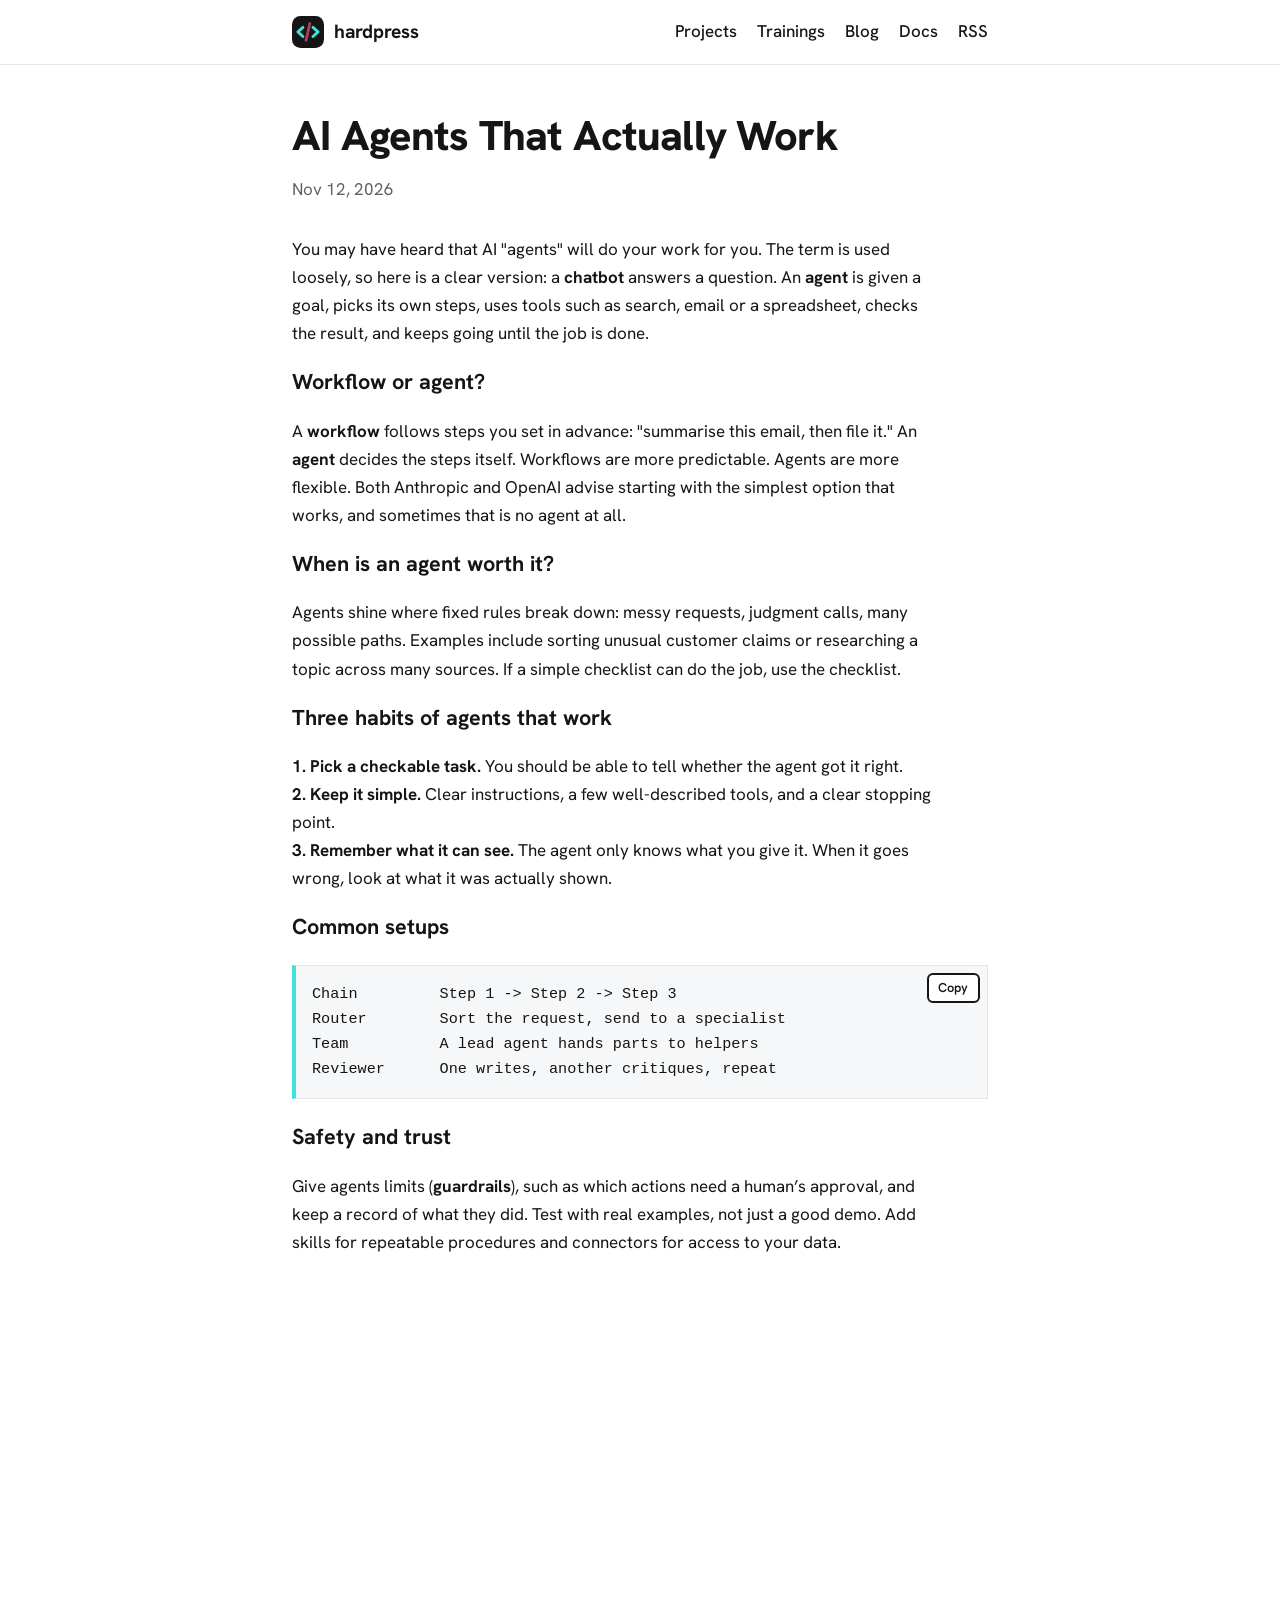
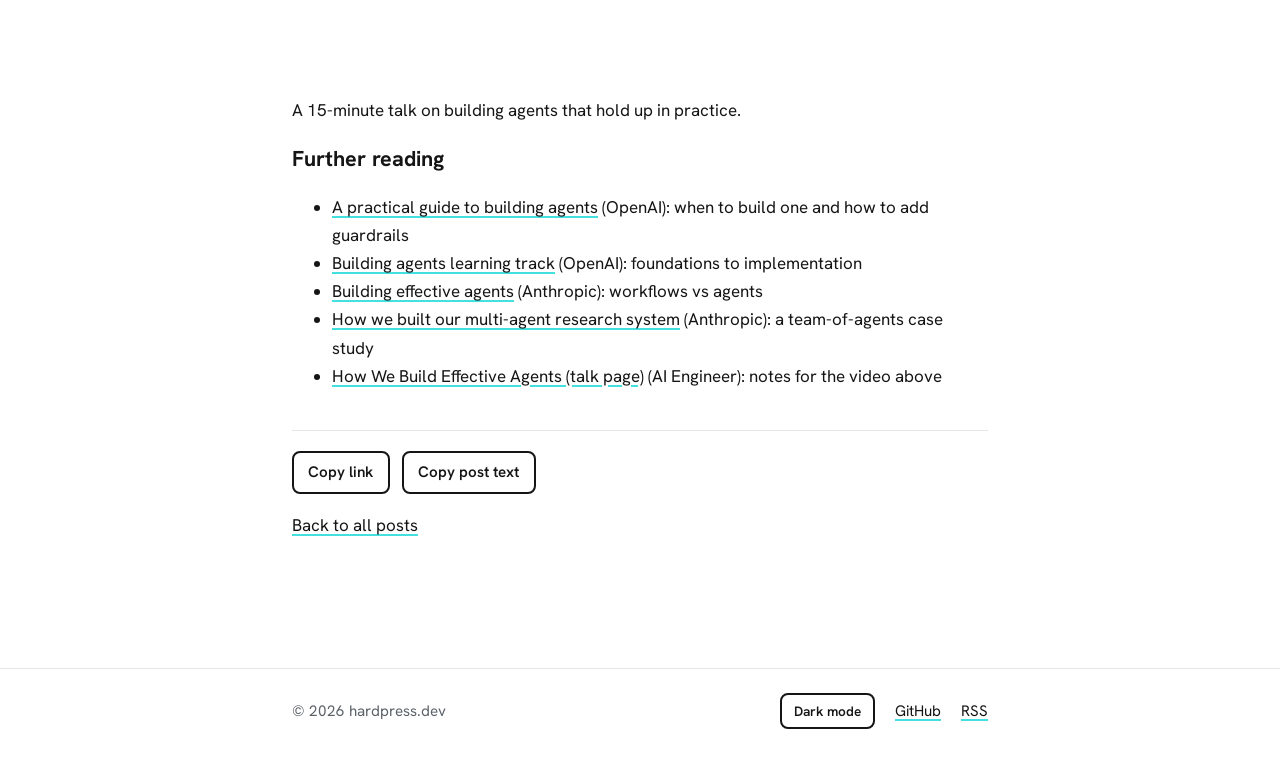
==== blog/agents-that-work.html @ 3731e7af "Add files via upload" ====
<!doctype html>
<html lang="en"><head>
<meta charset="utf-8">
<meta name="viewport" content="width=device-width,initial-scale=1">
<title>AI Agents That Actually Work | hardpress.dev</title>
<meta name="description" content="What an AI agent is, when you need one, and the habits that separate useful agents from expensive experiments.">
<link rel="canonical" href="https://hardpress.dev/blog/agents-that-work.html">
<meta name="robots" content="index,follow,max-image-preview:large">
<meta name="theme-color" content="#ffffff">

<!-- Icons -->
<link rel="icon" href="/images/favicon.ico" sizes="any">
<link rel="icon" type="image/png" sizes="32x32" href="/images/favicon-32x32.png">
<link rel="icon" type="image/svg+xml" href="/images/favicon.svg">
<link rel="apple-touch-icon" sizes="180x180" href="/images/apple-touch-icon.png">
<link rel="manifest" href="/site.webmanifest">

<!-- Open Graph -->
<meta property="og:type" content="article">
<meta property="article:published_time" content="2026-11-12">
<meta property="og:site_name" content="hardpress.dev">
<meta property="og:locale" content="en_US">
<meta property="og:title" content="AI Agents That Actually Work | hardpress.dev">
<meta property="og:description" content="What an AI agent is, when you need one, and the habits that separate useful agents from expensive experiments.">
<meta property="og:url" content="https://hardpress.dev/blog/agents-that-work.html">
<meta property="og:image" content="https://hardpress.dev/images/og-image.png">
<meta property="og:image:width" content="1200">
<meta property="og:image:height" content="630">
<meta property="og:image:alt" content="hardpress.dev logo with the tagline: Docs, trainings, and projects, published in the open.">

<!-- Twitter / X -->
<meta name="twitter:card" content="summary_large_image">
<meta name="twitter:title" content="AI Agents That Actually Work | hardpress.dev">
<meta name="twitter:description" content="What an AI agent is, when you need one, and the habits that separate useful agents from expensive experiments.">
<meta name="twitter:image" content="https://hardpress.dev/images/og-image.png">
<meta name="twitter:image:alt" content="hardpress.dev logo with the tagline: Docs, trainings, and projects, published in the open.">
<!-- <meta name="twitter:site" content="@yourhandle"> -->

<!-- Feed + fonts + styles -->
<link rel="alternate" type="application/rss+xml" title="hardpress.dev" href="/feed.xml">
<link rel="preconnect" href="https://fonts.googleapis.com">
<link rel="preconnect" href="https://fonts.gstatic.com" crossorigin>
<link href="https://fonts.googleapis.com/css2?family=Hanken+Grotesk:wght@400;500;600;700;800&display=swap" rel="stylesheet">
<script>try{if(localStorage.getItem('theme')==='dark')document.documentElement.setAttribute('data-theme','dark')}catch(e){}</script>
<link rel="stylesheet" href="/style.css">

<script type="application/ld+json">
{
  "@context": "https://schema.org",
  "@type": "BlogPosting",
  "headline": "AI Agents That Actually Work",
  "description": "What an AI agent is, when you need one, and the habits that separate useful agents from expensive experiments.",
  "datePublished": "2026-11-12",
  "mainEntityOfPage": "https://hardpress.dev/blog/agents-that-work.html",
  "image": "https://hardpress.dev/images/og-image.png",
  "publisher": {
    "@type": "Organization",
    "name": "hardpress.dev",
    "logo": {
      "@type": "ImageObject",
      "url": "https://hardpress.dev/images/icon-512.png"
    }
  }
}
</script>
</head>
<body><header><div class="wrap"><a class="brand" href="/"><svg viewBox="0 0 64 64" aria-hidden="true"><rect width="64" height="64" rx="17" fill="#151515"/><g fill="none" stroke-linecap="round" stroke-linejoin="round" stroke-width="5.6"><g stroke="#42e0de"><path d="M21.9 22.7 11.7 31.8 21.9 41"/><path d="M41.9 22.7 52.2 31.8 41.9 41"/></g><path stroke="#b53a5a" d="M35.7 15 28 48.8"/></g></svg> hardpress</a><nav aria-label="Main"><a href="/#projects">Projects</a><a href="/#trainings">Trainings</a><a href="/#blog">Blog</a><a href="/#docs">Docs</a><a href="/feed.xml">RSS</a></nav></div></header>
<main class="wrap"><article>
<h1>AI Agents That Actually Work</h1>
<p class="meta">Nov 12, 2026</p>
<p>You may have heard that AI "agents" will do your work for you. The term is used loosely, so here is a clear version: a <strong>chatbot</strong> answers a question. An <strong>agent</strong> is given a goal, picks its own steps, uses tools such as search, email or a spreadsheet, checks the result, and keeps going until the job is done.</p>
<h2>Workflow or agent?</h2>
<p>A <strong>workflow</strong> follows steps you set in advance: "summarise this email, then file it." An <strong>agent</strong> decides the steps itself. Workflows are more predictable. Agents are more flexible. Both Anthropic and OpenAI advise starting with the simplest option that works, and sometimes that is no agent at all.</p>
<h2>When is an agent worth it?</h2>
<p>Agents shine where fixed rules break down: messy requests, judgment calls, many possible paths. Examples include sorting unusual customer claims or researching a topic across many sources. If a simple checklist can do the job, use the checklist.</p>
<h2>Three habits of agents that work</h2>
<p><strong>1. Pick a checkable task.</strong> You should be able to tell whether the agent got it right.<br>
<strong>2. Keep it simple.</strong> Clear instructions, a few well-described tools, and a clear stopping point.<br>
<strong>3. Remember what it can see.</strong> The agent only knows what you give it. When it goes wrong, look at what it was actually shown.</p>
<h2>Common setups</h2>
<pre><code>Chain         Step 1 -&gt; Step 2 -&gt; Step 3
Router        Sort the request, send to a specialist
Team          A lead agent hands parts to helpers
Reviewer      One writes, another critiques, repeat</code></pre>
<h2>Safety and trust</h2>
<p>Give agents limits (<strong>guardrails</strong>), such as which actions need a human’s approval, and keep a record of what they did. Test with real examples, not just a good demo. Add skills for repeatable procedures and connectors for access to your data.</p>
<div style="position:relative;aspect-ratio:16/9;margin:1.5rem 0"><iframe style="position:absolute;inset:0;width:100%;height:100%;border:0;border-radius:8px" src="https://www.youtube-nocookie.com/embed/D7_ipDqhtwk" title="How We Build Effective Agents: Barry Zhang, Anthropic" loading="lazy" allowfullscreen></iframe></div><p>A 15-minute talk on building agents that hold up in practice.</p>
<h2>Further reading</h2>
<ul><li><a href="https://openai.com/business/guides-and-resources/a-practical-guide-to-building-ai-agents/" rel="noopener">A practical guide to building agents</a> (OpenAI): when to build one and how to add guardrails</li><li><a href="https://developers.openai.com/tracks/building-agents" rel="noopener">Building agents learning track</a> (OpenAI): foundations to implementation</li><li><a href="https://www.anthropic.com/research/building-effective-agents" rel="noopener">Building effective agents</a> (Anthropic): workflows vs agents</li><li><a href="https://www.anthropic.com/engineering/multi-agent-research-system" rel="noopener">How we built our multi-agent research system</a> (Anthropic): a team-of-agents case study</li><li><a href="https://ai.engineer/talks/D7_ipDqhtwk-effective-ai-agents" rel="noopener">How We Build Effective Agents (talk page)</a> (AI Engineer): notes for the video above</li></ul>
<div class="share">
<button class="btn" type="button" data-copy="link">Copy link</button>
<button class="btn" type="button" data-copy="text">Copy post text</button>
<span class="share-status" role="status" aria-live="polite"></span>
</div>
<p class="back"><a href="/#blog">Back to all posts</a></p>
</article></main>
<footer><div class="wrap"><span>© 2026 hardpress.dev</span><span class="foot-links"><button class="btn btn-sm theme-toggle" type="button">Dark mode</button><a href="https://github.com/hardpress-dev/main">GitHub</a><a href="/feed.xml">RSS</a></span></div></footer><script src="/site.js" defer></script></body></html>
---- style.css ----
:root{
  color-scheme:light;
  --bg:#fff; --text:#151515; --muted:#5c6168; --line:#e4e6e9; --code-bg:#f6f7f8;
  --cyan:#42e0de; --link:#151515; --ink:#151515;
  --font:"Hanken Grotesk",system-ui,-apple-system,"Segoe UI",Roboto,sans-serif;
}
:root[data-theme="dark"]{
  color-scheme:dark;
  --bg:#121212; --text:#f2f2f2; --muted:#a3a8ae; --line:#2c2e31; --code-bg:#1e1e1e;
  --link:#42e0de;
}
*{box-sizing:border-box}
html{scroll-behavior:smooth}
body{margin:0;background:var(--bg);color:var(--text);font:1.0625rem/1.65 var(--font);-webkit-font-smoothing:antialiased}
.wrap{max-width:46rem;margin:0 auto;padding:0 1.25rem}
a{color:var(--link);text-decoration:underline;text-decoration-color:var(--cyan);text-decoration-thickness:2px;text-underline-offset:3px}
a:hover{background:var(--cyan);color:var(--ink);text-decoration-color:transparent}
a:focus-visible,.btn:focus-visible{outline:3px solid var(--text);outline-offset:2px}
header{border-bottom:1px solid var(--line)}
header .wrap{display:flex;align-items:center;justify-content:space-between;gap:1rem;flex-wrap:wrap;padding-top:1rem;padding-bottom:1rem}
.brand{display:flex;align-items:center;gap:.6rem;font-weight:700;font-size:1.2rem;color:var(--text);text-decoration:none}
.brand:hover{background:none;color:var(--text)}
.brand svg{width:2rem;height:2rem}
nav{display:flex;gap:1.25rem;flex-wrap:wrap}
nav a{color:var(--text);font-weight:500;text-decoration:none;border-bottom:2px solid transparent}
nav a:hover{background:none;color:var(--text);border-bottom-color:var(--cyan)}
nav a[aria-current]{border-bottom-color:var(--cyan)}
.hero{padding:4.5rem 0 3rem}
h1{font-size:clamp(2.1rem,6vw,3.25rem);line-height:1.1;letter-spacing:-.02em;margin:0 0 1rem;font-weight:800}
.lede{font-size:1.25rem;color:var(--muted);max-width:34rem;margin:0}
section{padding:2.25rem 0 1rem}
h2{font-size:1.35rem;margin:0 0 .5rem;display:flex;align-items:baseline;justify-content:space-between;gap:1rem;font-weight:700}
h2 a{font-size:.95rem;font-weight:500}
ul.list{list-style:none;margin:0;padding:0;border-top:3px solid var(--cyan)}
.list li{display:grid;grid-template-columns:1fr auto;gap:.15rem 1.5rem;padding:1rem 0;border-bottom:1px solid var(--line)}
.list .title{font-weight:600}
.list .desc{grid-column:1;color:var(--muted);margin:0}
.list .meta{grid-column:2;grid-row:1;color:var(--muted);font-size:.95rem;white-space:nowrap}
.tag{background:var(--cyan);color:var(--ink);padding:.05rem .5rem;border-radius:99px;font-size:.85rem;font-weight:600}
footer{margin-top:4rem;border-top:1px solid var(--line);padding:1.5rem 0 3rem;color:var(--muted);font-size:.95rem}
footer .wrap{display:flex;justify-content:space-between;align-items:center;gap:1rem;flex-wrap:wrap}
.foot-links{display:flex;align-items:center;gap:1.25rem;flex-wrap:wrap}
/* post pages */
article{padding:3rem 0}
article h1{font-size:clamp(1.9rem,5vw,2.6rem)}
article .meta{color:var(--muted);margin:0 0 2rem}
article p,article li{max-width:40rem}
article pre{background:var(--code-bg);border:1px solid var(--line);border-left:4px solid var(--cyan);padding:1rem;overflow-x:auto;font-size:.95rem}
article code{background:var(--code-bg);padding:.1rem .3rem;border-radius:3px}
article pre code{background:none;padding:0}
/* buttons */
.btn{font:inherit;font-weight:600;font-size:.95rem;color:var(--text);background:var(--bg);border:2px solid var(--link);border-radius:8px;padding:.45rem .9rem;cursor:pointer}
.btn:hover{background:var(--cyan);border-color:var(--cyan);color:var(--ink)}
.btn[data-done]{background:var(--cyan);border-color:var(--cyan);color:var(--ink)}
.btn-sm{font-size:.85rem;padding:.3rem .75rem}
.share{display:flex;align-items:center;gap:.75rem;flex-wrap:wrap;margin-top:2.5rem;padding-top:1.25rem;border-top:1px solid var(--line)}
.share-status{color:var(--muted);font-size:.95rem}
.code{position:relative;margin:1.25rem 0}
.code pre{margin:0;padding-right:5.5rem}
.copy-code{position:absolute;top:.5rem;right:.5rem;font-size:.8rem;padding:.15rem .6rem;border-radius:6px}
@media (max-width:30rem){.list li{grid-template-columns:1fr}.list .meta{grid-column:1;grid-row:auto}}
@media (prefers-reduced-motion:reduce){html{scroll-behavior:auto}}
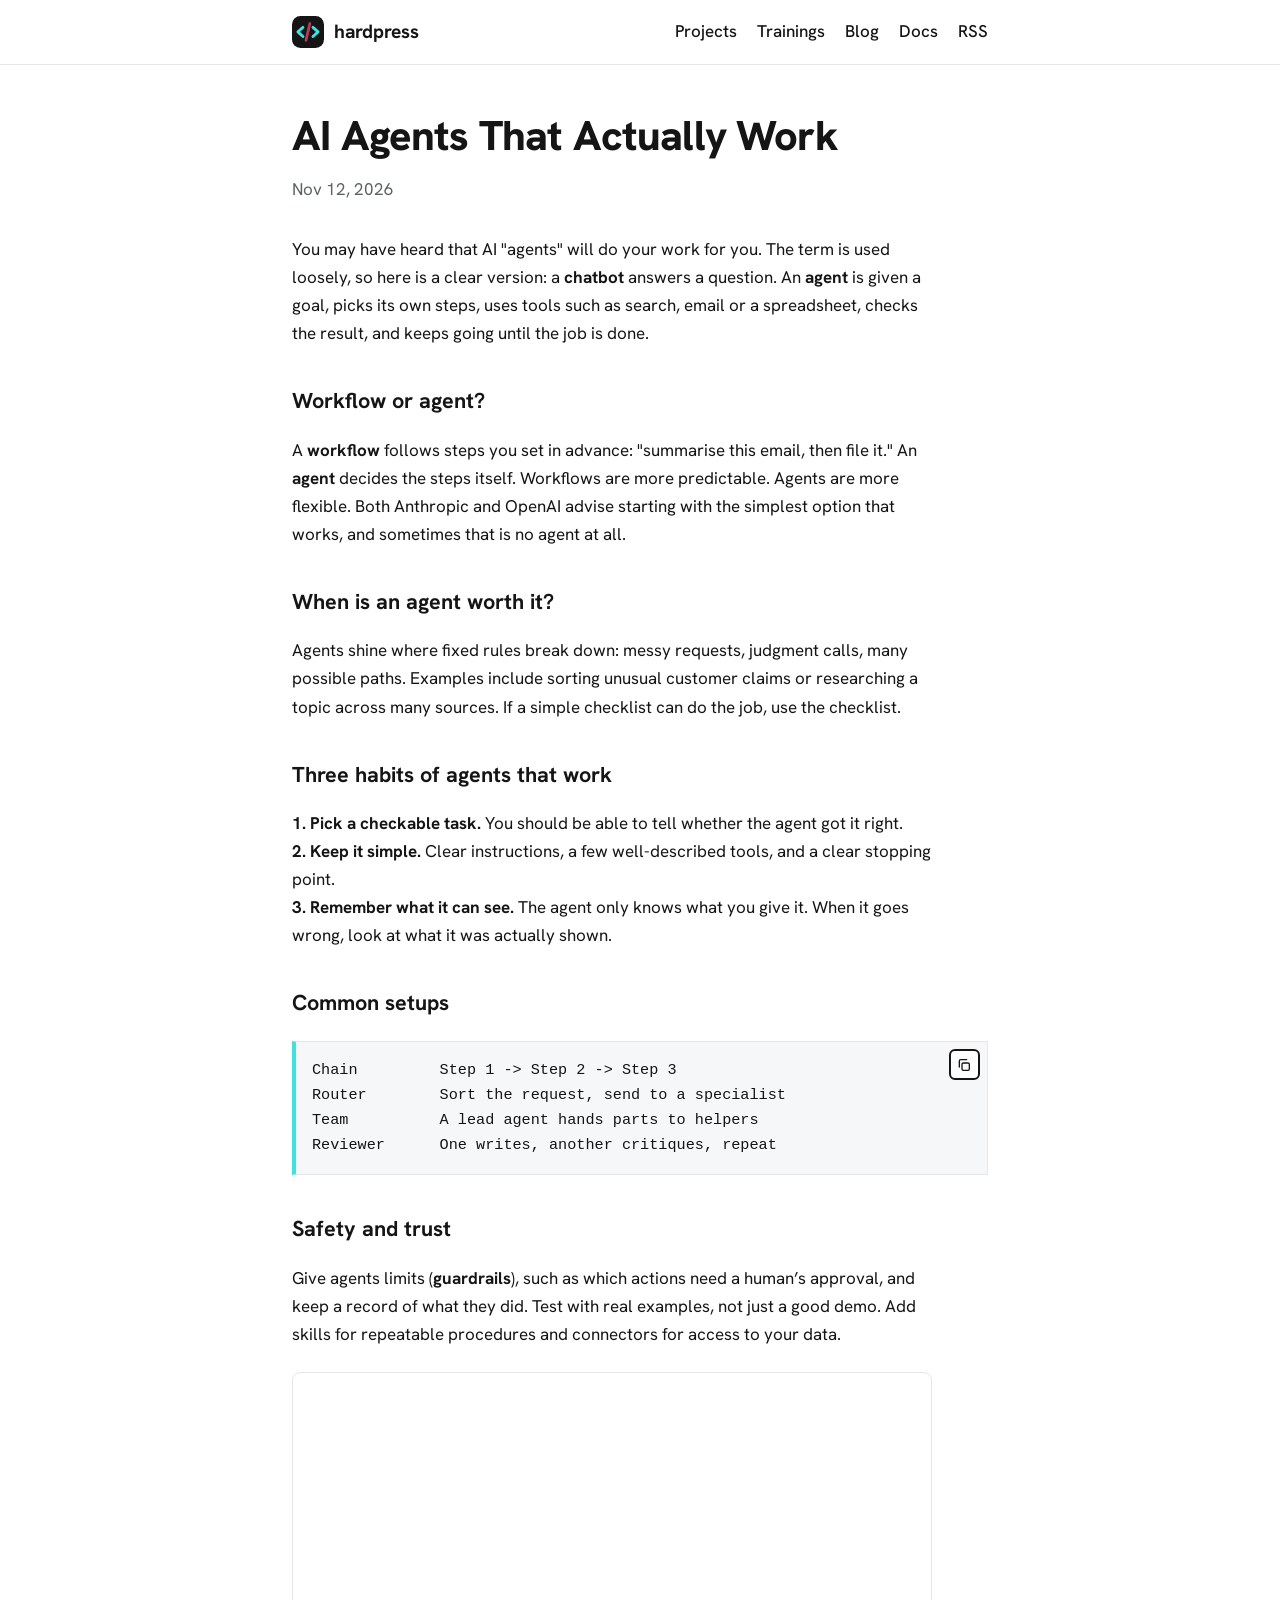
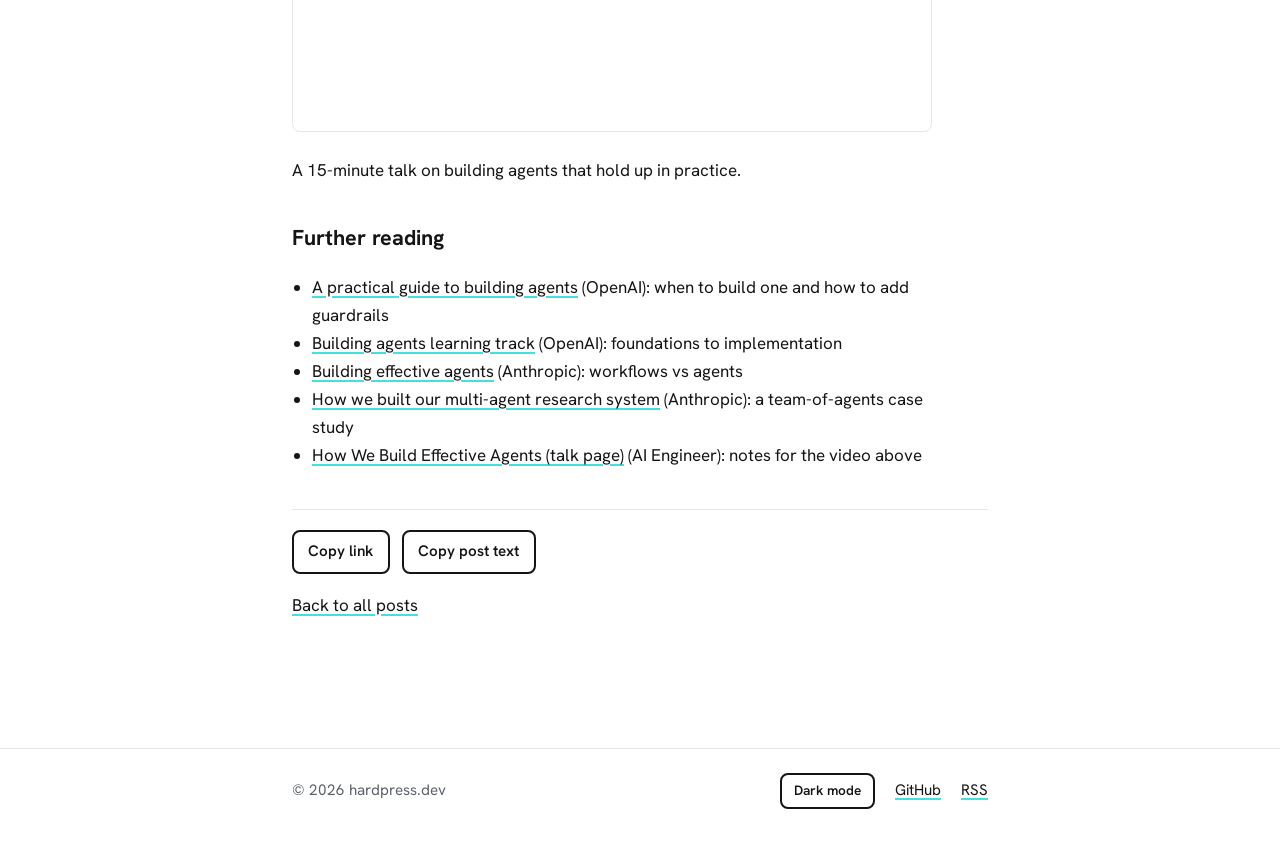
==== commit 1d38e69d: "Add files via upload" ====
--- a/blog/agents-that-work.html
+++ b/blog/agents-that-work.html
@@ -18,6 +18,8 @@
 <!-- Open Graph -->
 <meta property="og:type" content="article">
 <meta property="article:published_time" content="2026-11-12">
+<meta property="article:tag" content="ai">
+<meta property="article:tag" content="agents">
 <meta property="og:site_name" content="hardpress.dev">
 <meta property="og:locale" content="en_US">
 <meta property="og:title" content="AI Agents That Actually Work | hardpress.dev">
@@ -51,6 +53,7 @@
   "headline": "AI Agents That Actually Work",
   "description": "What an AI agent is, when you need one, and the habits that separate useful agents from expensive experiments.",
   "datePublished": "2026-11-12",
+  "keywords": "ai, agents",
   "mainEntityOfPage": "https://hardpress.dev/blog/agents-that-work.html",
   "image": "https://hardpress.dev/images/og-image.png",
   "publisher": {
@@ -84,7 +87,7 @@
 Reviewer      One writes, another critiques, repeat</code></pre>
 <h2>Safety and trust</h2>
 <p>Give agents limits (<strong>guardrails</strong>), such as which actions need a human’s approval, and keep a record of what they did. Test with real examples, not just a good demo. Add skills for repeatable procedures and connectors for access to your data.</p>
-<div style="position:relative;aspect-ratio:16/9;margin:1.5rem 0"><iframe style="position:absolute;inset:0;width:100%;height:100%;border:0;border-radius:8px" src="https://www.youtube-nocookie.com/embed/D7_ipDqhtwk" title="How We Build Effective Agents: Barry Zhang, Anthropic" loading="lazy" allowfullscreen></iframe></div><p>A 15-minute talk on building agents that hold up in practice.</p>
+<div class="video"><iframe src="https://www.youtube-nocookie.com/embed/D7_ipDqhtwk" title="How We Build Effective Agents: Barry Zhang, Anthropic" loading="lazy" allowfullscreen></iframe></div><p>A 15-minute talk on building agents that hold up in practice.</p>
 <h2>Further reading</h2>
 <ul><li><a href="https://openai.com/business/guides-and-resources/a-practical-guide-to-building-ai-agents/" rel="noopener">A practical guide to building agents</a> (OpenAI): when to build one and how to add guardrails</li><li><a href="https://developers.openai.com/tracks/building-agents" rel="noopener">Building agents learning track</a> (OpenAI): foundations to implementation</li><li><a href="https://www.anthropic.com/research/building-effective-agents" rel="noopener">Building effective agents</a> (Anthropic): workflows vs agents</li><li><a href="https://www.anthropic.com/engineering/multi-agent-research-system" rel="noopener">How we built our multi-agent research system</a> (Anthropic): a team-of-agents case study</li><li><a href="https://ai.engineer/talks/D7_ipDqhtwk-effective-ai-agents" rel="noopener">How We Build Effective Agents (talk page)</a> (AI Engineer): notes for the video above</li></ul>
 <div class="share">
--- a/style.css
+++ b/style.css
@@ -56,7 +56,14 @@
 .share{display:flex;align-items:center;gap:.75rem;flex-wrap:wrap;margin-top:2.5rem;padding-top:1.25rem;border-top:1px solid var(--line)}
 .share-status{color:var(--muted);font-size:.95rem}
 .code{position:relative;margin:1.25rem 0}
-.code pre{margin:0;padding-right:5.5rem}
-.copy-code{position:absolute;top:.5rem;right:.5rem;font-size:.8rem;padding:.15rem .6rem;border-radius:6px}
+.code pre{margin:0;padding-right:3.5rem}
+.copy-code{position:absolute;top:.5rem;right:.5rem;font-size:.8rem;padding:.35rem;line-height:0;border-radius:6px}
+.copy-code svg{display:block;width:1rem;height:1rem}
+/* additions: tag spacing, post headings/lists, responsive video embeds */
+.list .meta .tag{margin-left:.35rem}
+article h2{margin:2.25rem 0 .5rem;display:block}
+article ul{padding-left:1.25rem}
+.video{position:relative;aspect-ratio:16/9;max-width:40rem;margin:1.5rem 0;border:1px solid var(--line);border-radius:8px;overflow:hidden}
+.video iframe{position:absolute;inset:0;width:100%;height:100%;border:0}
 @media (max-width:30rem){.list li{grid-template-columns:1fr}.list .meta{grid-column:1;grid-row:auto}}
 @media (prefers-reduced-motion:reduce){html{scroll-behavior:auto}}
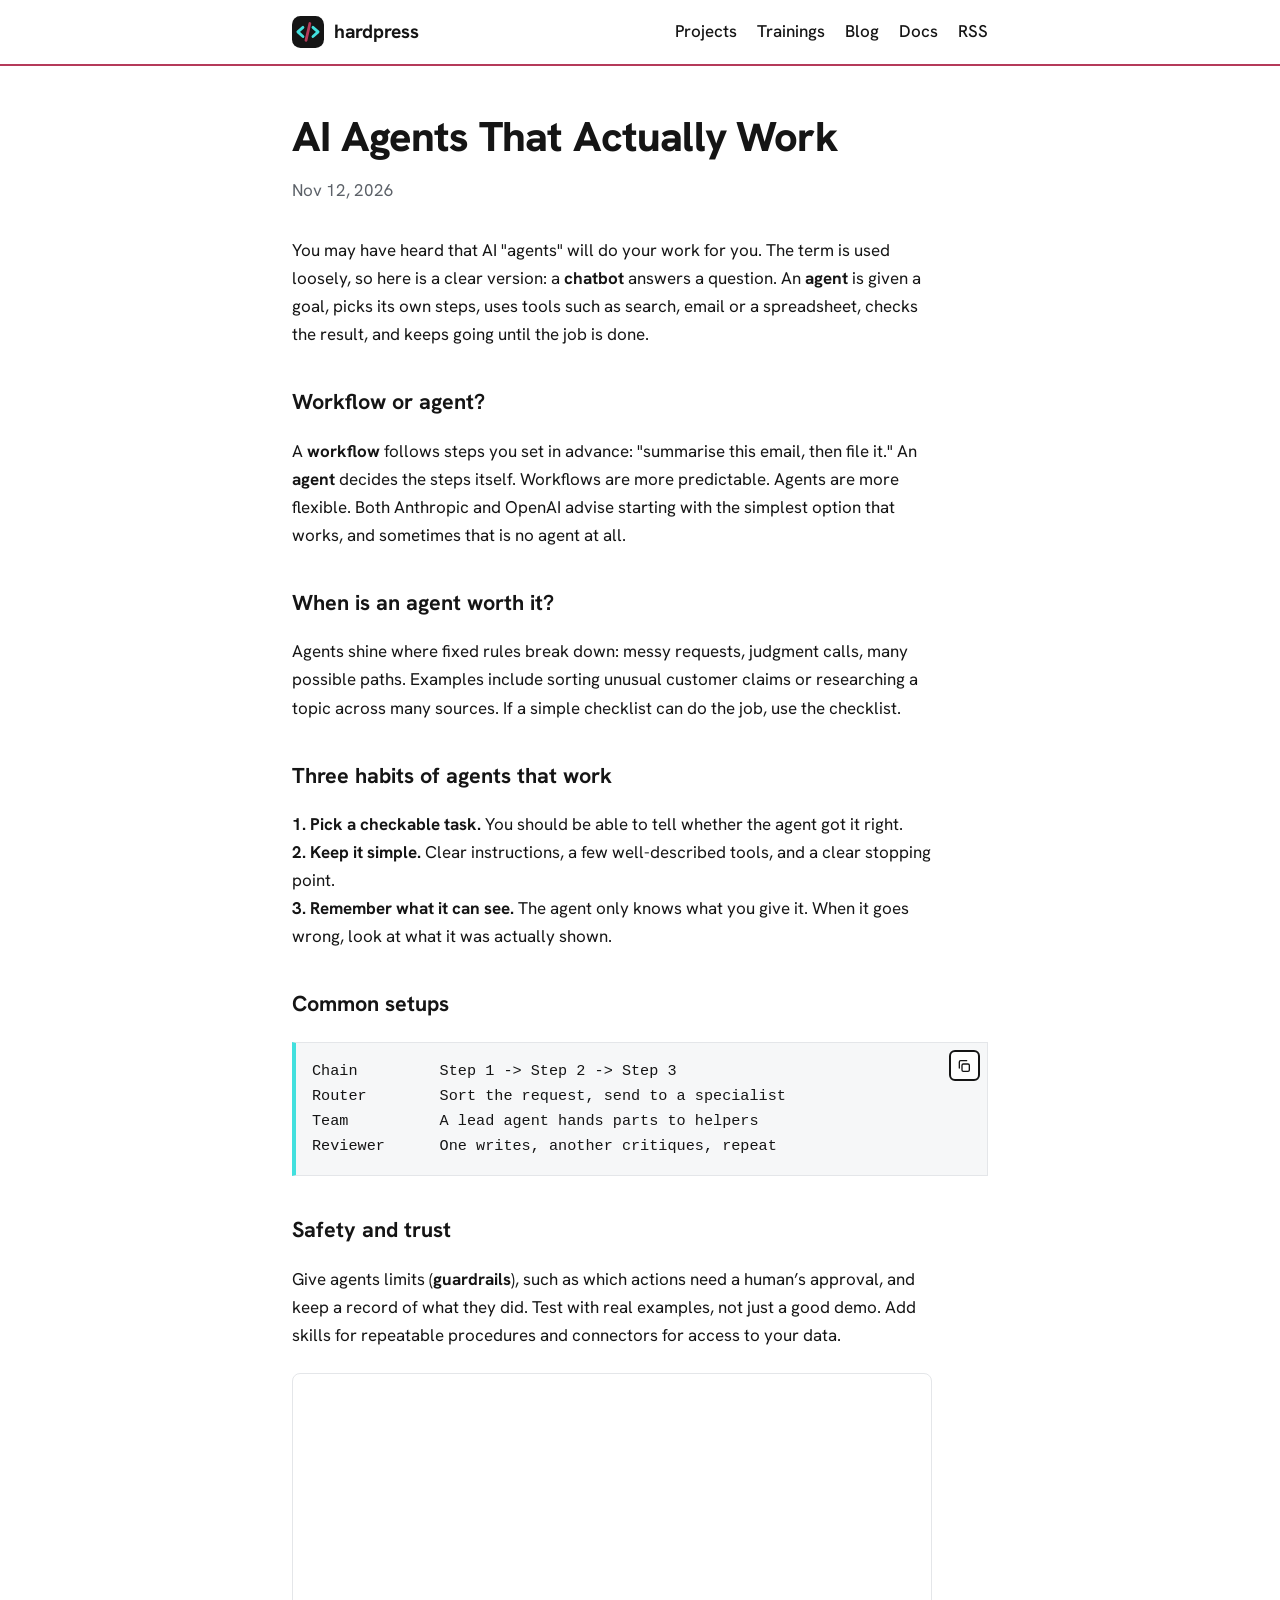
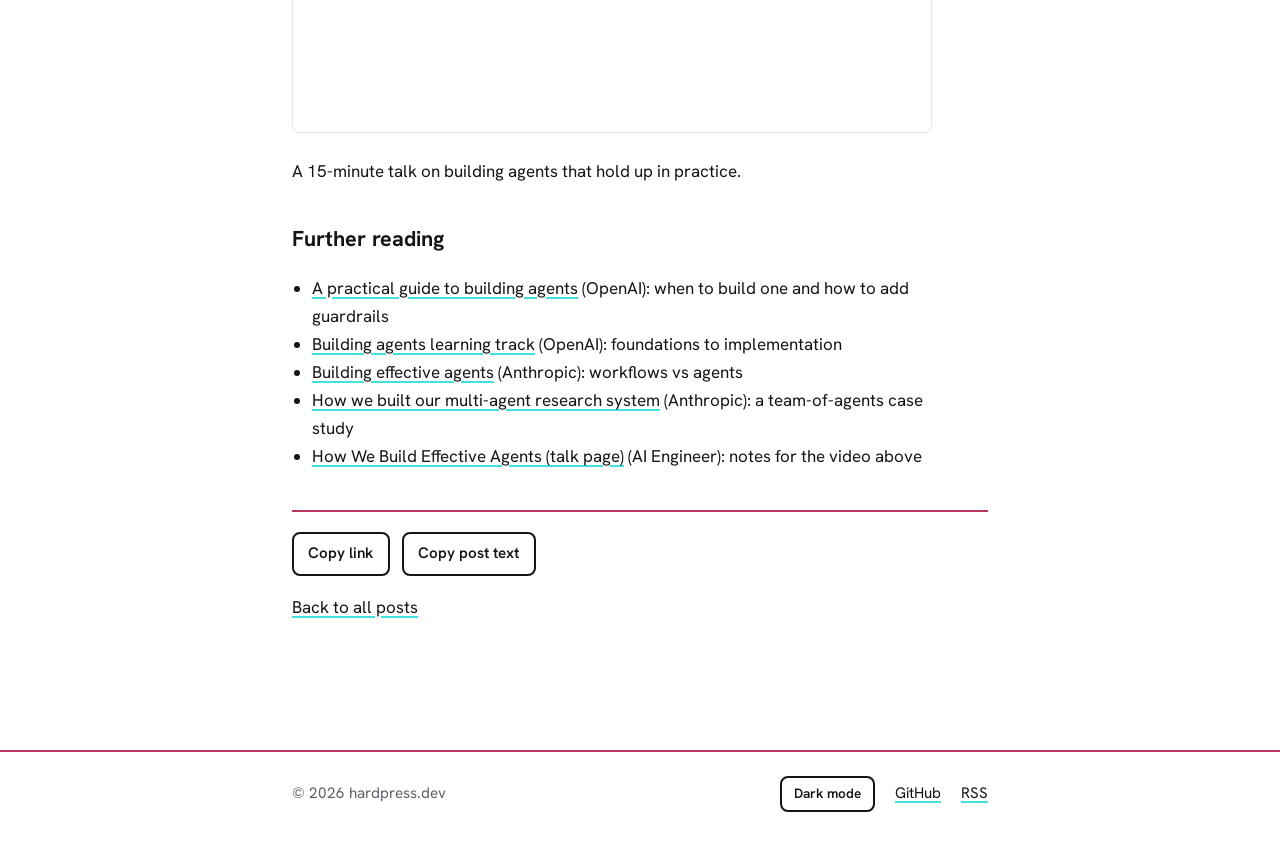
==== commit 2d857284: "Add files via upload" ====
--- a/blog/agents-that-work.html
+++ b/blog/agents-that-work.html
@@ -87,7 +87,7 @@
 Reviewer      One writes, another critiques, repeat</code></pre>
 <h2>Safety and trust</h2>
 <p>Give agents limits (<strong>guardrails</strong>), such as which actions need a human’s approval, and keep a record of what they did. Test with real examples, not just a good demo. Add skills for repeatable procedures and connectors for access to your data.</p>
-<div class="video"><iframe src="https://www.youtube-nocookie.com/embed/D7_ipDqhtwk" title="How We Build Effective Agents: Barry Zhang, Anthropic" loading="lazy" allowfullscreen></iframe></div><p>A 15-minute talk on building agents that hold up in practice.</p>
+<div class="video" style="position:relative;width:100%;aspect-ratio:16/9;margin:1.5rem 0"><iframe style="position:absolute;top:0;left:0;width:100%;height:100%;border:0" width="100%" height="100%" src="https://www.youtube-nocookie.com/embed/D7_ipDqhtwk" title="How We Build Effective Agents: Barry Zhang, Anthropic" loading="lazy" allowfullscreen></iframe></div><p>A 15-minute talk on building agents that hold up in practice.</p>
 <h2>Further reading</h2>
 <ul><li><a href="https://openai.com/business/guides-and-resources/a-practical-guide-to-building-ai-agents/" rel="noopener">A practical guide to building agents</a> (OpenAI): when to build one and how to add guardrails</li><li><a href="https://developers.openai.com/tracks/building-agents" rel="noopener">Building agents learning track</a> (OpenAI): foundations to implementation</li><li><a href="https://www.anthropic.com/research/building-effective-agents" rel="noopener">Building effective agents</a> (Anthropic): workflows vs agents</li><li><a href="https://www.anthropic.com/engineering/multi-agent-research-system" rel="noopener">How we built our multi-agent research system</a> (Anthropic): a team-of-agents case study</li><li><a href="https://ai.engineer/talks/D7_ipDqhtwk-effective-ai-agents" rel="noopener">How We Build Effective Agents (talk page)</a> (AI Engineer): notes for the video above</li></ul>
 <div class="share">
--- a/style.css
+++ b/style.css
@@ -1,7 +1,7 @@
 :root{
   color-scheme:light;
   --bg:#fff; --text:#151515; --muted:#5c6168; --line:#e4e6e9; --code-bg:#f6f7f8;
-  --cyan:#42e0de; --link:#151515; --ink:#151515;
+  --cyan:#42e0de; --maroon:#b53a5a; --link:#151515; --ink:#151515;
   --font:"Hanken Grotesk",system-ui,-apple-system,"Segoe UI",Roboto,sans-serif;
 }
 :root[data-theme="dark"]{
@@ -16,7 +16,7 @@
 a{color:var(--link);text-decoration:underline;text-decoration-color:var(--cyan);text-decoration-thickness:2px;text-underline-offset:3px}
 a:hover{background:var(--cyan);color:var(--ink);text-decoration-color:transparent}
 a:focus-visible,.btn:focus-visible{outline:3px solid var(--text);outline-offset:2px}
-header{border-bottom:1px solid var(--line)}
+header{border-bottom:2px solid var(--maroon)}
 header .wrap{display:flex;align-items:center;justify-content:space-between;gap:1rem;flex-wrap:wrap;padding-top:1rem;padding-bottom:1rem}
 .brand{display:flex;align-items:center;gap:.6rem;font-weight:700;font-size:1.2rem;color:var(--text);text-decoration:none}
 .brand:hover{background:none;color:var(--text)}
@@ -31,13 +31,13 @@
 section{padding:2.25rem 0 1rem}
 h2{font-size:1.35rem;margin:0 0 .5rem;display:flex;align-items:baseline;justify-content:space-between;gap:1rem;font-weight:700}
 h2 a{font-size:.95rem;font-weight:500}
-ul.list{list-style:none;margin:0;padding:0;border-top:3px solid var(--cyan)}
+ul.list{list-style:none;margin:0;padding:0;border-top:3px solid var(--maroon)}
 .list li{display:grid;grid-template-columns:1fr auto;gap:.15rem 1.5rem;padding:1rem 0;border-bottom:1px solid var(--line)}
 .list .title{font-weight:600}
 .list .desc{grid-column:1;color:var(--muted);margin:0}
 .list .meta{grid-column:2;grid-row:1;color:var(--muted);font-size:.95rem;white-space:nowrap}
 .tag{background:var(--cyan);color:var(--ink);padding:.05rem .5rem;border-radius:99px;font-size:.85rem;font-weight:600}
-footer{margin-top:4rem;border-top:1px solid var(--line);padding:1.5rem 0 3rem;color:var(--muted);font-size:.95rem}
+footer{margin-top:4rem;border-top:2px solid var(--maroon);padding:1.5rem 0 3rem;color:var(--muted);font-size:.95rem}
 footer .wrap{display:flex;justify-content:space-between;align-items:center;gap:1rem;flex-wrap:wrap}
 .foot-links{display:flex;align-items:center;gap:1.25rem;flex-wrap:wrap}
 /* post pages */
@@ -53,7 +53,7 @@
 .btn:hover{background:var(--cyan);border-color:var(--cyan);color:var(--ink)}
 .btn[data-done]{background:var(--cyan);border-color:var(--cyan);color:var(--ink)}
 .btn-sm{font-size:.85rem;padding:.3rem .75rem}
-.share{display:flex;align-items:center;gap:.75rem;flex-wrap:wrap;margin-top:2.5rem;padding-top:1.25rem;border-top:1px solid var(--line)}
+.share{display:flex;align-items:center;gap:.75rem;flex-wrap:wrap;margin-top:2.5rem;padding-top:1.25rem;border-top:2px solid var(--maroon)}
 .share-status{color:var(--muted);font-size:.95rem}
 .code{position:relative;margin:1.25rem 0}
 .code pre{margin:0;padding-right:3.5rem}
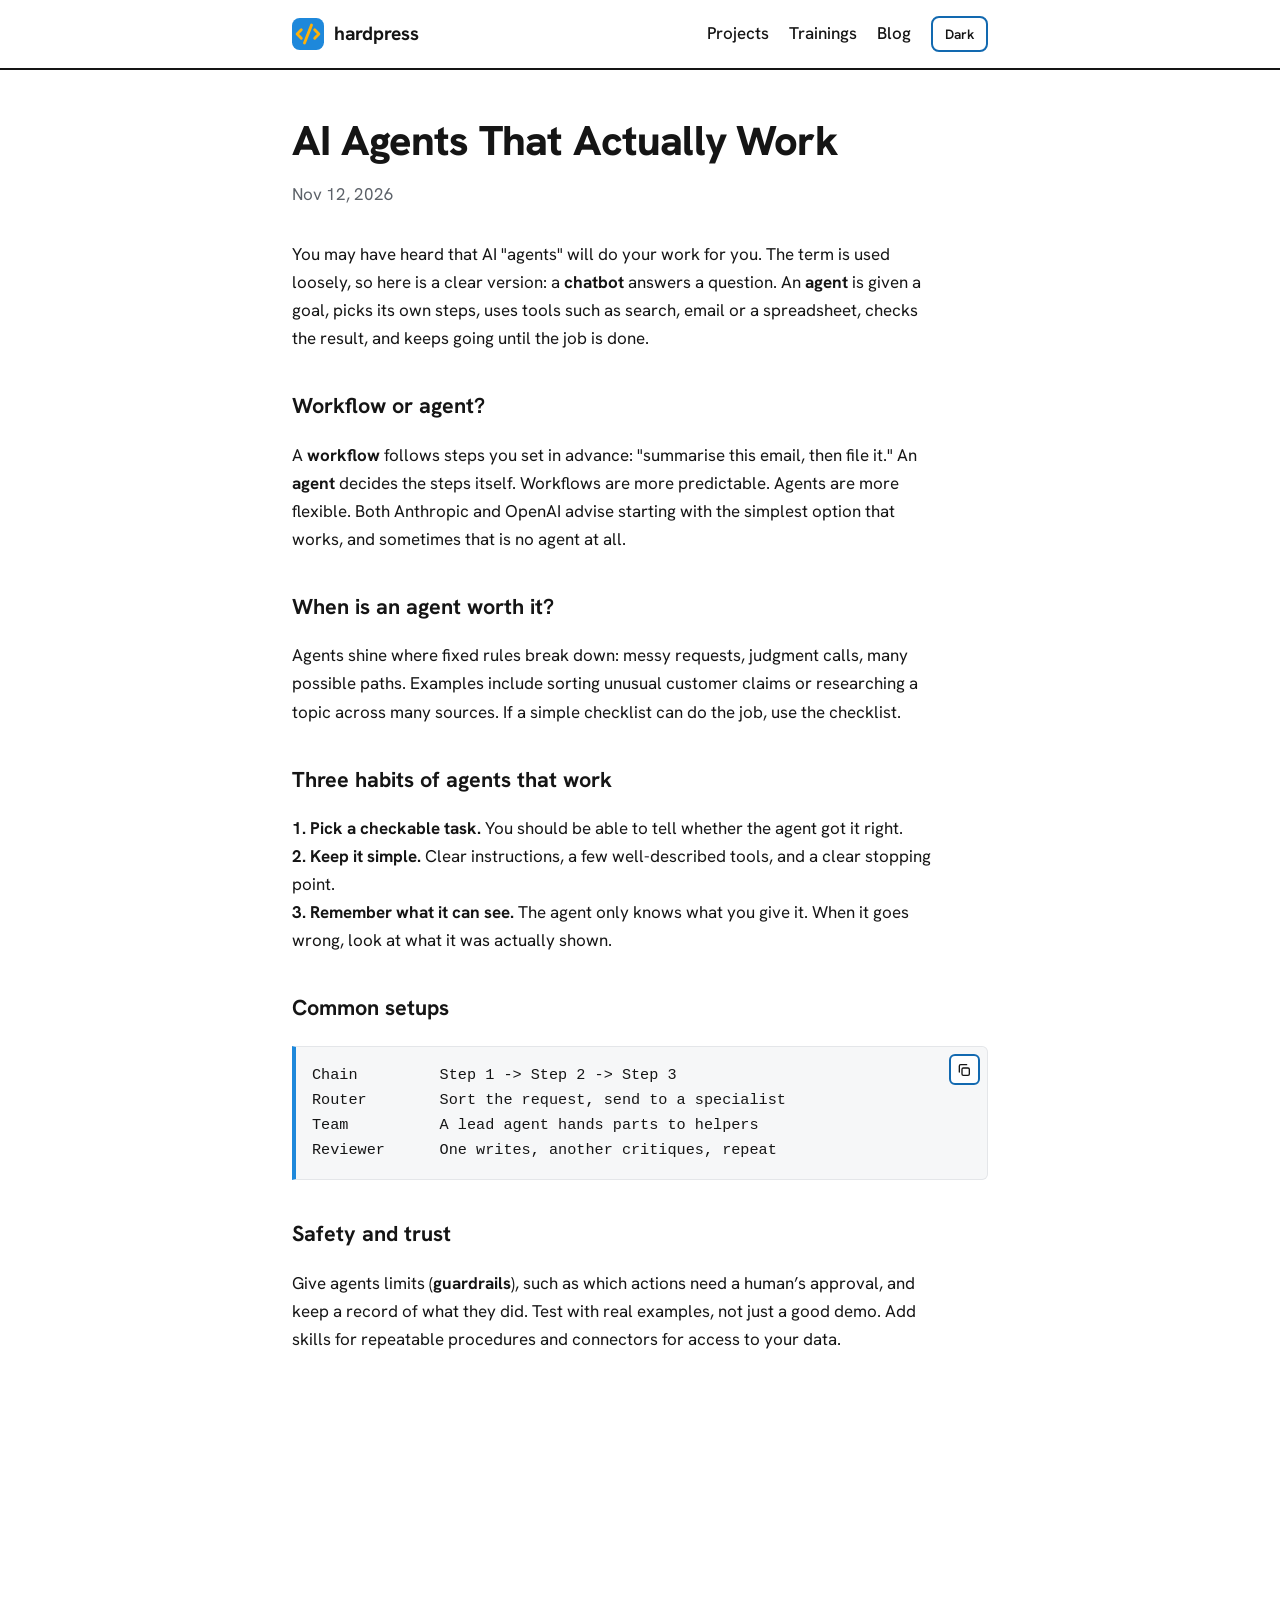
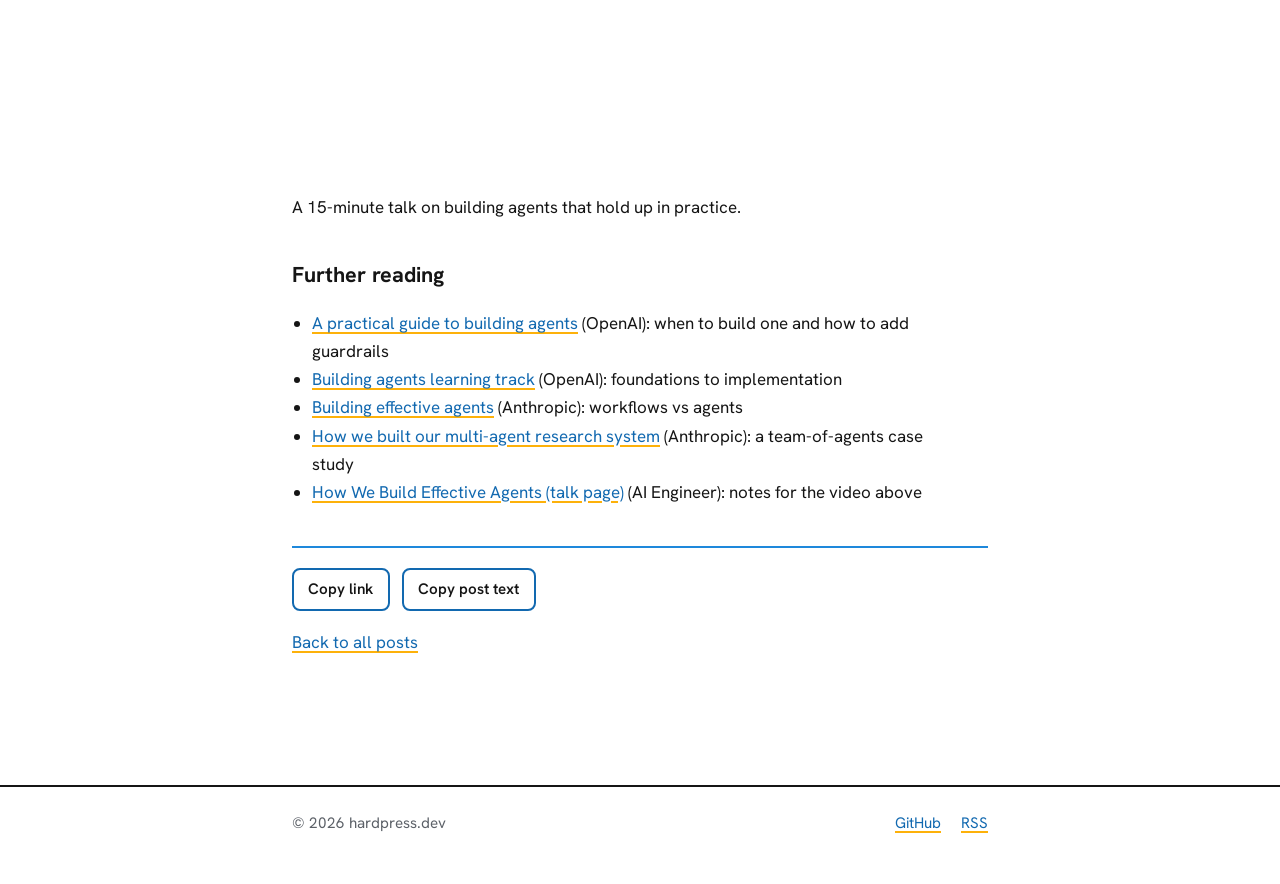
==== commit 907a6cda: "change" ====
--- a/blog/agents-that-work.html
+++ b/blog/agents-that-work.html
@@ -28,15 +28,14 @@
 <meta property="og:image" content="https://hardpress.dev/images/og-image.png">
 <meta property="og:image:width" content="1200">
 <meta property="og:image:height" content="630">
-<meta property="og:image:alt" content="hardpress.dev logo with the tagline: Docs, trainings, and projects, published in the open.">
+<meta property="og:image:alt" content="hardpress.dev logo with the tagline: Code, trainings, and projects, published in the open.">
 
 <!-- Twitter / X -->
 <meta name="twitter:card" content="summary_large_image">
 <meta name="twitter:title" content="AI Agents That Actually Work | hardpress.dev">
 <meta name="twitter:description" content="What an AI agent is, when you need one, and the habits that separate useful agents from expensive experiments.">
 <meta name="twitter:image" content="https://hardpress.dev/images/og-image.png">
-<meta name="twitter:image:alt" content="hardpress.dev logo with the tagline: Docs, trainings, and projects, published in the open.">
-<!-- <meta name="twitter:site" content="@yourhandle"> -->
+<meta name="twitter:image:alt" content="hardpress.dev logo with the tagline: Code, trainings, and projects, published in the open.">
 
 <!-- Feed + fonts + styles -->
 <link rel="alternate" type="application/rss+xml" title="hardpress.dev" href="/feed.xml">
@@ -67,7 +66,7 @@
 }
 </script>
 </head>
-<body><header><div class="wrap"><a class="brand" href="/"><svg viewBox="0 0 64 64" aria-hidden="true"><rect width="64" height="64" rx="17" fill="#151515"/><g fill="none" stroke-linecap="round" stroke-linejoin="round" stroke-width="5.6"><g stroke="#42e0de"><path d="M21.9 22.7 11.7 31.8 21.9 41"/><path d="M41.9 22.7 52.2 31.8 41.9 41"/></g><path stroke="#b53a5a" d="M35.7 15 28 48.8"/></g></svg> hardpress</a><nav aria-label="Main"><a href="/#projects">Projects</a><a href="/#trainings">Trainings</a><a href="/#blog">Blog</a><a href="/#docs">Docs</a><a href="/feed.xml">RSS</a></nav></div></header>
+<body><header><div class="wrap"><a class="brand" href="/"><svg viewBox="0 0 100 100" aria-hidden="true"><rect width="100" height="100" rx="24" fill="#1e88db"/><g fill="none" stroke="#fdb10a" stroke-width="9" stroke-linecap="round" stroke-linejoin="round"><polyline points="29,37 16,50 29,63"/><line x1="61" y1="22" x2="39" y2="78"/><polyline points="71,37 84,50 71,63"/></g></svg> hardpress</a><nav aria-label="Main"><a href="/#projects">Projects</a><a href="/#trainings">Trainings</a><a href="/#blog">Blog</a><button class="btn btn-sm theme-toggle" type="button">Dark</button></nav></div></header>
 <main class="wrap"><article>
 <h1>AI Agents That Actually Work</h1>
 <p class="meta">Nov 12, 2026</p>
@@ -87,7 +86,7 @@
 Reviewer      One writes, another critiques, repeat</code></pre>
 <h2>Safety and trust</h2>
 <p>Give agents limits (<strong>guardrails</strong>), such as which actions need a human’s approval, and keep a record of what they did. Test with real examples, not just a good demo. Add skills for repeatable procedures and connectors for access to your data.</p>
-<div class="video" style="position:relative;width:100%;aspect-ratio:16/9;margin:1.5rem 0"><iframe style="position:absolute;top:0;left:0;width:100%;height:100%;border:0" width="100%" height="100%" src="https://www.youtube-nocookie.com/embed/D7_ipDqhtwk" title="How We Build Effective Agents: Barry Zhang, Anthropic" loading="lazy" allowfullscreen></iframe></div><p>A 15-minute talk on building agents that hold up in practice.</p>
+<div class="video"><iframe width="100%" height="100%" src="https://www.youtube-nocookie.com/embed/D7_ipDqhtwk" title="How We Build Effective Agents: Barry Zhang, Anthropic" loading="lazy" allowfullscreen></iframe></div><p>A 15-minute talk on building agents that hold up in practice.</p>
 <h2>Further reading</h2>
 <ul><li><a href="https://openai.com/business/guides-and-resources/a-practical-guide-to-building-ai-agents/" rel="noopener">A practical guide to building agents</a> (OpenAI): when to build one and how to add guardrails</li><li><a href="https://developers.openai.com/tracks/building-agents" rel="noopener">Building agents learning track</a> (OpenAI): foundations to implementation</li><li><a href="https://www.anthropic.com/research/building-effective-agents" rel="noopener">Building effective agents</a> (Anthropic): workflows vs agents</li><li><a href="https://www.anthropic.com/engineering/multi-agent-research-system" rel="noopener">How we built our multi-agent research system</a> (Anthropic): a team-of-agents case study</li><li><a href="https://ai.engineer/talks/D7_ipDqhtwk-effective-ai-agents" rel="noopener">How We Build Effective Agents (talk page)</a> (AI Engineer): notes for the video above</li></ul>
 <div class="share">
@@ -97,4 +96,4 @@
 </div>
 <p class="back"><a href="/#blog">Back to all posts</a></p>
 </article></main>
-<footer><div class="wrap"><span>© 2026 hardpress.dev</span><span class="foot-links"><button class="btn btn-sm theme-toggle" type="button">Dark mode</button><a href="https://github.com/hardpress-dev/main">GitHub</a><a href="/feed.xml">RSS</a></span></div></footer><script src="/site.js" defer></script></body></html>+<footer><div class="wrap"><span>© 2026 hardpress.dev</span><span class="foot-links"><a href="https://github.com/hardpress-dev/main" target="_blank" rel="noopener">GitHub</a><a href="/feed.xml">RSS</a></span></div></footer><script src="/site.js" defer></script></body></html>
--- a/style.css
+++ b/style.css
@@ -1,43 +1,44 @@
 :root{
   color-scheme:light;
-  --bg:#fff; --text:#151515; --muted:#5c6168; --line:#e4e6e9; --code-bg:#f6f7f8;
-  --cyan:#42e0de; --maroon:#b53a5a; --link:#151515; --ink:#151515;
+  --bg:#ffffff; --text:#151515; --muted:#5c6168; --line:#e4e6e9; --code-bg:#f6f7f8;
+  --blue:#1e88db; --yellow:#fdb10a; --link:#1269b0; --rule:#151515; --ink:#151515;
   --font:"Hanken Grotesk",system-ui,-apple-system,"Segoe UI",Roboto,sans-serif;
 }
 :root[data-theme="dark"]{
   color-scheme:dark;
-  --bg:#121212; --text:#f2f2f2; --muted:#a3a8ae; --line:#2c2e31; --code-bg:#1e1e1e;
-  --link:#42e0de;
+  --rule:#ffffff; --bg:#121212; --text:#f2f2f2; --muted:#a3a8ae; --line:#2c2e31; --code-bg:#1e1e1e;
+  --blue:#3ca0f0; --yellow:#fdb10a; --link:#62b5f8; --ink:#151515;
 }
 *{box-sizing:border-box}
 html{scroll-behavior:smooth}
 body{margin:0;background:var(--bg);color:var(--text);font:1.0625rem/1.65 var(--font);-webkit-font-smoothing:antialiased}
 .wrap{max-width:46rem;margin:0 auto;padding:0 1.25rem}
-a{color:var(--link);text-decoration:underline;text-decoration-color:var(--cyan);text-decoration-thickness:2px;text-underline-offset:3px}
-a:hover{background:var(--cyan);color:var(--ink);text-decoration-color:transparent}
+a{color:var(--link);text-decoration:underline;text-decoration-color:var(--yellow);text-decoration-thickness:2px;text-underline-offset:3px;transition:background-color .15s ease,color .15s ease}
+a:hover{background:var(--yellow);color:var(--ink);text-decoration-color:transparent}
 a:focus-visible,.btn:focus-visible{outline:3px solid var(--text);outline-offset:2px}
-header{border-bottom:2px solid var(--maroon)}
+header{border-bottom:2px solid var(--rule)}
 header .wrap{display:flex;align-items:center;justify-content:space-between;gap:1rem;flex-wrap:wrap;padding-top:1rem;padding-bottom:1rem}
 .brand{display:flex;align-items:center;gap:.6rem;font-weight:700;font-size:1.2rem;color:var(--text);text-decoration:none}
 .brand:hover{background:none;color:var(--text)}
-.brand svg{width:2rem;height:2rem}
-nav{display:flex;gap:1.25rem;flex-wrap:wrap}
+.brand svg{width:2rem;height:2rem;flex-shrink:0}
+nav{display:flex;align-items:center;gap:1.25rem;flex-wrap:wrap}
 nav a{color:var(--text);font-weight:500;text-decoration:none;border-bottom:2px solid transparent}
-nav a:hover{background:none;color:var(--text);border-bottom-color:var(--cyan)}
-nav a[aria-current]{border-bottom-color:var(--cyan)}
+nav a:hover{background:none;color:var(--text);border-bottom-color:var(--yellow)}
+nav a[aria-current]{border-bottom-color:var(--yellow)}
 .hero{padding:4.5rem 0 3rem}
 h1{font-size:clamp(2.1rem,6vw,3.25rem);line-height:1.1;letter-spacing:-.02em;margin:0 0 1rem;font-weight:800}
 .lede{font-size:1.25rem;color:var(--muted);max-width:34rem;margin:0}
 section{padding:2.25rem 0 1rem}
-h2{font-size:1.35rem;margin:0 0 .5rem;display:flex;align-items:baseline;justify-content:space-between;gap:1rem;font-weight:700}
+h2{font-size:1.35rem;margin:0 0 .65rem;display:flex;align-items:baseline;justify-content:space-between;gap:1rem;font-weight:700}
 h2 a{font-size:.95rem;font-weight:500}
-ul.list{list-style:none;margin:0;padding:0;border-top:3px solid var(--maroon)}
+ul.list{list-style:none;margin:0;padding:0;border-top:2px solid var(--blue)}
 .list li{display:grid;grid-template-columns:1fr auto;gap:.15rem 1.5rem;padding:1rem 0;border-bottom:1px solid var(--line)}
+.list li:last-child{border-bottom:0}
 .list .title{font-weight:600}
 .list .desc{grid-column:1;color:var(--muted);margin:0}
 .list .meta{grid-column:2;grid-row:1;color:var(--muted);font-size:.95rem;white-space:nowrap}
-.tag{background:var(--cyan);color:var(--ink);padding:.05rem .5rem;border-radius:99px;font-size:.85rem;font-weight:600}
-footer{margin-top:4rem;border-top:2px solid var(--maroon);padding:1.5rem 0 3rem;color:var(--muted);font-size:.95rem}
+.tag{background:var(--yellow);color:var(--ink);padding:.05rem .55rem;border-radius:99px;font-size:.85rem;font-weight:600;display:inline-block}
+footer{margin-top:4rem;border-top:2px solid var(--rule);padding:1.5rem 0 3rem;color:var(--muted);font-size:.95rem}
 footer .wrap{display:flex;justify-content:space-between;align-items:center;gap:1rem;flex-wrap:wrap}
 .foot-links{display:flex;align-items:center;gap:1.25rem;flex-wrap:wrap}
 /* post pages */
@@ -45,15 +46,15 @@
 article h1{font-size:clamp(1.9rem,5vw,2.6rem)}
 article .meta{color:var(--muted);margin:0 0 2rem}
 article p,article li{max-width:40rem}
-article pre{background:var(--code-bg);border:1px solid var(--line);border-left:4px solid var(--cyan);padding:1rem;overflow-x:auto;font-size:.95rem}
+article pre{background:var(--code-bg);border:1px solid var(--line);border-left:4px solid var(--blue);padding:1rem;overflow-x:auto;font-size:.95rem;border-radius:0 6px 6px 0}
 article code{background:var(--code-bg);padding:.1rem .3rem;border-radius:3px}
 article pre code{background:none;padding:0}
 /* buttons */
-.btn{font:inherit;font-weight:600;font-size:.95rem;color:var(--text);background:var(--bg);border:2px solid var(--link);border-radius:8px;padding:.45rem .9rem;cursor:pointer}
-.btn:hover{background:var(--cyan);border-color:var(--cyan);color:var(--ink)}
-.btn[data-done]{background:var(--cyan);border-color:var(--cyan);color:var(--ink)}
+.btn{font:inherit;font-weight:600;font-size:.95rem;color:var(--text);background:var(--bg);border:2px solid var(--link);border-radius:8px;padding:.45rem .9rem;cursor:pointer;transition:background-color .15s ease,border-color .15s ease,color .15s ease}
+.btn:hover{background:var(--yellow);border-color:var(--yellow);color:var(--ink)}
+.btn[data-done]{background:var(--yellow);border-color:var(--yellow);color:var(--ink)}
 .btn-sm{font-size:.85rem;padding:.3rem .75rem}
-.share{display:flex;align-items:center;gap:.75rem;flex-wrap:wrap;margin-top:2.5rem;padding-top:1.25rem;border-top:2px solid var(--maroon)}
+.share{display:flex;align-items:center;gap:.75rem;flex-wrap:wrap;margin-top:2.5rem;padding-top:1.25rem;border-top:2px solid var(--blue)}
 .share-status{color:var(--muted);font-size:.95rem}
 .code{position:relative;margin:1.25rem 0}
 .code pre{margin:0;padding-right:3.5rem}
@@ -63,7 +64,7 @@
 .list .meta .tag{margin-left:.35rem}
 article h2{margin:2.25rem 0 .5rem;display:block}
 article ul{padding-left:1.25rem}
-.video{position:relative;aspect-ratio:16/9;max-width:40rem;margin:1.5rem 0;border:1px solid var(--line);border-radius:8px;overflow:hidden}
-.video iframe{position:absolute;inset:0;width:100%;height:100%;border:0}
+.video{position:relative;width:100%;aspect-ratio:16/9;margin:1.5rem 0;border-radius:8px;overflow:hidden}
+.video iframe{position:absolute;top:0;left:0;width:100%;height:100%;border:0}
 @media (max-width:30rem){.list li{grid-template-columns:1fr}.list .meta{grid-column:1;grid-row:auto}}
-@media (prefers-reduced-motion:reduce){html{scroll-behavior:auto}}
+@media (prefers-reduced-motion:reduce){html{scroll-behavior:auto}a,.btn{transition:none}}
